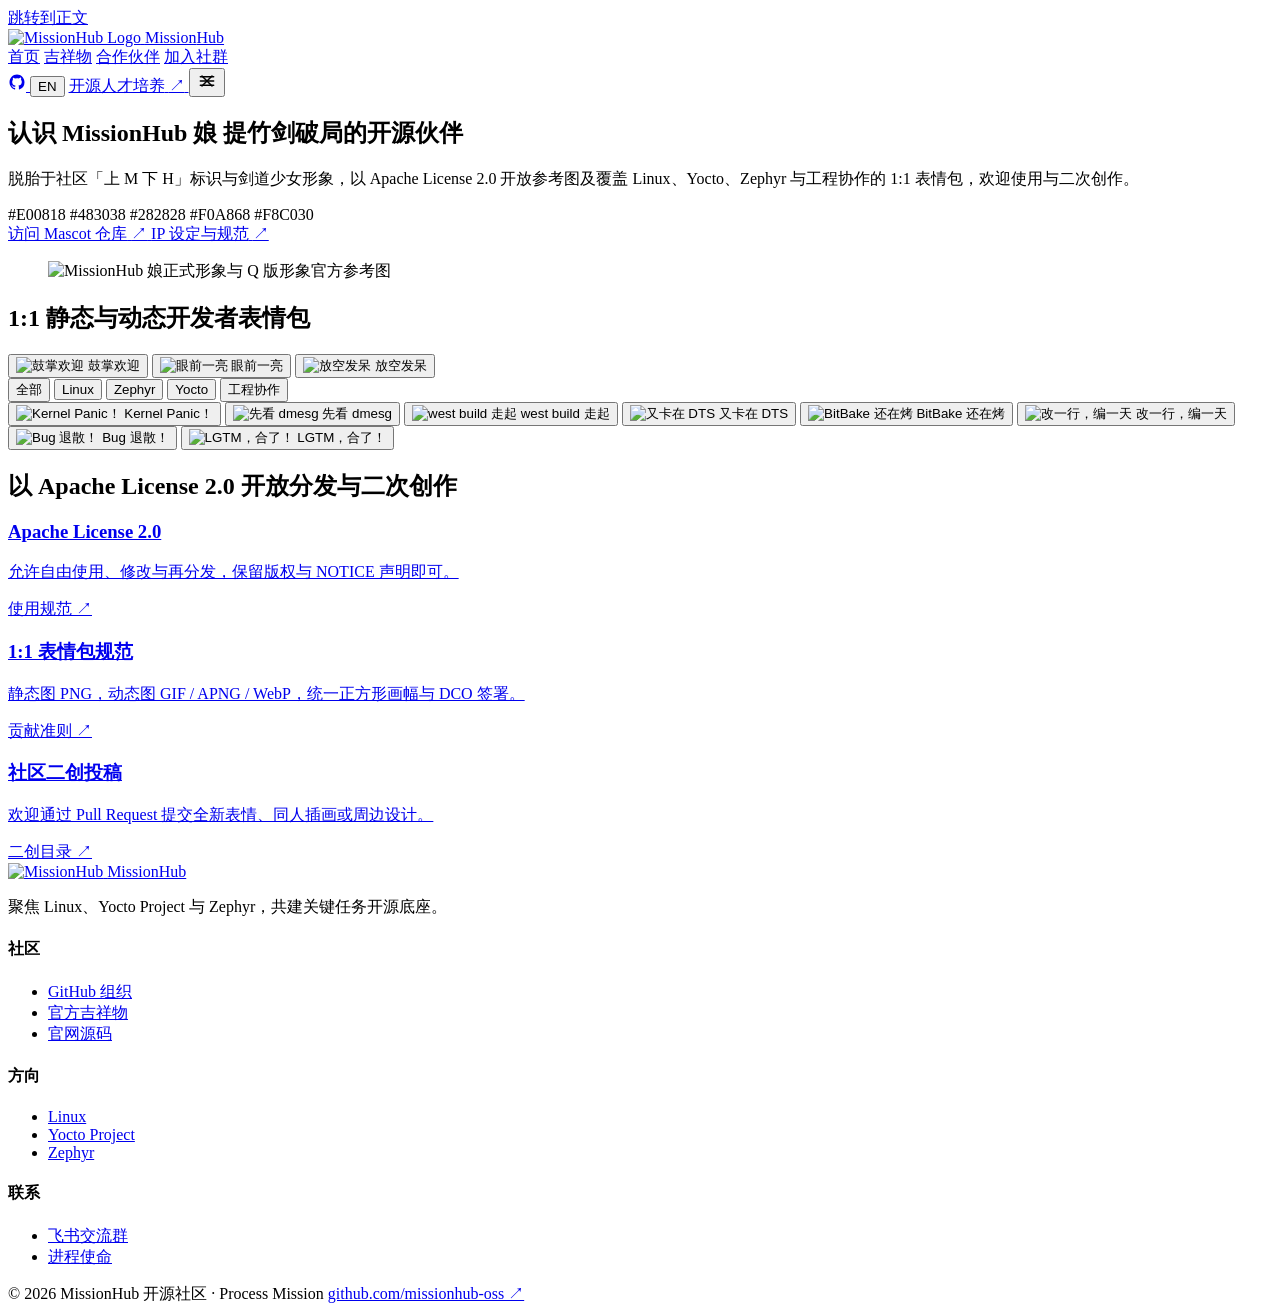
==== mascot/index.html @ 55589942 "pages: add MissionHub home page and dedicated mascot page Build the main portal page focused on Linu" ====
<!doctype html>
<html lang="zh-CN">
<head>
  <meta charset="utf-8">
  <meta name="viewport" content="width=device-width, initial-scale=1">
  <meta name="theme-color" content="#F6F6F4">
  <title>官方吉祥物 MissionHub 娘｜MissionHub 开源社区</title>
  <meta name="description" content="MissionHub 开源社区官方吉祥物 MissionHub 娘形象设定、官方参考图、1:1 静态与动态开发者表情包及 Apache License 2.0 开放二创规范。">
  <meta property="og:title" content="官方吉祥物 MissionHub 娘｜MissionHub 开源社区">
  <meta property="og:description" content="认识提竹剑破局的开源伙伴 MissionHub 娘，浏览官方参考图与 Linux / Yocto / Zephyr 主题 1:1 表情包。">
  <meta property="og:type" content="website">
  <meta property="og:image" content="../assets/mascot/missionhub-chan-reference.png">
  <link rel="icon" href="../assets/favicon.png" type="image/png">
  <link rel="stylesheet" href="../styles/tokens.css">
  <link rel="stylesheet" href="../styles/main.css">
</head>
<body id="top" data-page="mascot">
  <a class="skip-link" href="#main" data-i18n="skip">跳转到正文</a>

  <header class="site-header">
    <div class="shell header-inner">
      <a class="brand" href="../" aria-label="MissionHub 开源社区首页" data-i18n-aria-label="nav.homeAria">
        <img class="brand-logo" src="../assets/missionhub-logo-web.png" width="44" height="44" alt="MissionHub Logo">
        <span class="brand-name">Mission<span>Hub</span></span>
      </a>

      <nav class="main-nav" id="main-nav" aria-label="主导航" data-i18n-aria-label="nav.aria">
        <a href="../" data-i18n="nav.home">首页</a>
        <a href="./" aria-current="page" data-i18n="nav.mascot">吉祥物</a>
        <a href="../#partners" data-i18n="nav.partners">合作伙伴</a>
        <a href="../#join" data-i18n="nav.join">加入社群</a>
      </nav>

      <div class="header-actions">
        <a class="icon-btn" href="https://github.com/missionhub-oss" target="_blank" rel="noopener noreferrer" aria-label="MissionHub GitHub">
          <svg width="18" height="18" viewBox="0 0 24 24" fill="currentColor" aria-hidden="true">
            <path d="M12 2C6.48 2 2 6.58 2 12.26c0 4.54 2.87 8.39 6.84 9.75.5.09.68-.22.68-.49 0-.24-.01-.88-.01-1.72-2.78.62-3.37-1.37-3.37-1.37-.45-1.18-1.11-1.49-1.11-1.49-.91-.64.07-.63.07-.63 1 .07 1.53 1.06 1.53 1.06.89 1.57 2.34 1.12 2.91.85.09-.66.35-1.12.63-1.38-2.22-.26-4.56-1.14-4.56-5.08 0-1.12.39-2.04 1.03-2.76-.1-.26-.45-1.3.1-2.71 0 0 .84-.28 2.75 1.05A9.35 9.35 0 0 1 12 6.84c.85 0 1.71.12 2.51.35 1.91-1.33 2.75-1.05 2.75-1.05.55 1.41.2 2.45.1 2.71.64.72 1.03 1.64 1.03 2.76 0 3.95-2.34 4.82-4.57 5.07.36.32.68.94.68 1.9 0 1.37-.01 2.48-.01 2.82 0 .27.18.59.69.49A10.27 10.27 0 0 0 22 12.26C22 6.58 17.52 2 12 2Z"/>
          </svg>
        </a>
        <button type="button" class="lang-toggle" id="lang-toggle" aria-label="Switch to English">EN</button>
        <a class="header-cta" href="https://missionhub-oss.github.io/mfcp/" target="_blank" rel="noopener noreferrer">
          <span data-i18n="nav.mfcp">开源人才培养</span>
          <span class="header-cta-arrow" aria-hidden="true">↗</span>
        </a>
        <button type="button" class="menu-toggle" id="menu-toggle" aria-expanded="false" aria-controls="main-nav" aria-label="打开导航菜单">
          <svg width="20" height="20" viewBox="0 0 24 24" fill="none" stroke="currentColor" stroke-width="1.8" stroke-linecap="round" aria-hidden="true">
            <path class="i-open" d="M4 7h16M4 12h16M4 17h16"/>
            <path class="i-close" d="M6 6l12 12M18 6L6 18" hidden/>
          </svg>
        </button>
      </div>
    </div>
  </header>

  <main id="main">
    <!-- Mascot Hero -->
    <section class="mascot-hero" aria-labelledby="mascot-page-title">
      <div class="shell mascot-hero-grid">
        <div class="mascot-copy">
          <h1 id="mascot-page-title">
            <span data-i18n="mascot.pageTitle1">认识 MissionHub 娘</span>
            <span class="accent" data-i18n="mascot.pageTitle2">提竹剑破局的开源伙伴</span>
          </h1>
          <p class="mascot-lead" data-i18n="mascot.body">脱胎于社区「上 M 下 H」标识与剑道少女形象，以 Apache License 2.0 开放参考图及覆盖 Linux、Yocto、Zephyr 与工程协作的 1:1 表情包，欢迎使用与二次创作。</p>

          <div class="palette-row" aria-label="MissionHub 娘官方色板">
            <span class="swatch" style="--sw:#E00818"><i></i>#E00818</span>
            <span class="swatch" style="--sw:#483038"><i></i>#483038</span>
            <span class="swatch" style="--sw:#282828"><i></i>#282828</span>
            <span class="swatch" style="--sw:#F0A868"><i></i>#F0A868</span>
            <span class="swatch" style="--sw:#F8C030"><i></i>#F8C030</span>
          </div>

          <div class="btn-row">
            <a class="btn btn-primary" href="https://github.com/missionhub-oss/mascot" target="_blank" rel="noopener noreferrer">
              <span data-i18n="mascot.ctaRepo">访问 Mascot 仓库</span>
              <span class="btn-arrow" aria-hidden="true">↗</span>
            </a>
            <a class="btn btn-outline" href="https://github.com/missionhub-oss/mascot/blob/main/docs/ip-guide.md" target="_blank" rel="noopener noreferrer">
              <span data-i18n="mascot.ctaGuide">IP 设定与规范</span>
              <span class="btn-arrow" aria-hidden="true">↗</span>
            </a>
          </div>
        </div>

        <figure class="mascot-ref-card">
          <img src="../assets/mascot/missionhub-chan-reference.png" width="1122" height="1402" alt="MissionHub 娘正式形象与 Q 版形象官方参考图" data-i18n-alt="mascot.refAlt">
        </figure>
      </div>
    </section>

    <!-- Warm Stone Band — Animated & Static Sticker Gallery -->
    <section class="section band-stone" id="stickers" aria-labelledby="stickers-title">
      <div class="shell">
        <div class="section-head-simple">
          <h2 class="section-title highlight-title one-line" id="stickers-title"><span data-i18n="mascot.galleryTitle">1:1 静态与动态开发者表情包</span></h2>
        </div>

        <div class="sticker-anim-grid reveal">
          <button type="button" class="sticker-card sticker-anim-card" data-sticker-trigger data-sticker-file="animated/01-clapping.gif">
            <img src="../assets/mascot/01-clapping.gif" width="362" height="362" loading="lazy" alt="鼓掌欢迎">
            <span data-i18n="mascot.a1">鼓掌欢迎</span>
          </button>
          <button type="button" class="sticker-card sticker-anim-card" data-sticker-trigger data-sticker-file="animated/02-surprised.gif">
            <img src="../assets/mascot/02-surprised.gif" width="362" height="362" loading="lazy" alt="眼前一亮">
            <span data-i18n="mascot.a2">眼前一亮</span>
          </button>
          <button type="button" class="sticker-card sticker-anim-card" data-sticker-trigger data-sticker-file="animated/03-dazed.gif">
            <img src="../assets/mascot/03-dazed.gif" width="313" height="313" loading="lazy" alt="放空发呆">
            <span data-i18n="mascot.a3">放空发呆</span>
          </button>
        </div>

        <div class="gallery-toolbar">
          <div class="filter-bar" role="group" aria-label="表情包分类筛选" data-i18n-aria-label="mascot.filterAria">
            <button type="button" class="filter-btn is-active" data-sticker-filter="all" aria-pressed="true" data-i18n="mascot.filterAll">全部</button>
            <button type="button" class="filter-btn" data-sticker-filter="linux" aria-pressed="false">Linux</button>
            <button type="button" class="filter-btn" data-sticker-filter="zephyr" aria-pressed="false">Zephyr</button>
            <button type="button" class="filter-btn" data-sticker-filter="yocto" aria-pressed="false">Yocto</button>
            <button type="button" class="filter-btn" data-sticker-filter="dev" aria-pressed="false" data-i18n="mascot.filterDev">工程协作</button>
          </div>
        </div>

        <div class="sticker-static-grid reveal">
          <button type="button" class="sticker-card" data-sticker-cat="linux" data-sticker-trigger data-sticker-file="static/12-kernel-panic.png">
            <img src="../assets/mascot/12-kernel-panic.png" width="320" height="320" loading="lazy" alt="Kernel Panic！">
            <span data-i18n="mascot.s1">Kernel Panic！</span>
          </button>
          <button type="button" class="sticker-card" data-sticker-cat="linux" data-sticker-trigger data-sticker-file="static/13-read-dmesg.png">
            <img src="../assets/mascot/13-read-dmesg.png" width="320" height="320" loading="lazy" alt="先看 dmesg">
            <span data-i18n="mascot.s2">先看 dmesg</span>
          </button>
          <button type="button" class="sticker-card" data-sticker-cat="zephyr" data-sticker-trigger data-sticker-file="static/17-west-build.png">
            <img src="../assets/mascot/17-west-build.png" width="320" height="320" loading="lazy" alt="west build 走起">
            <span data-i18n="mascot.s3">west build 走起</span>
          </button>
          <button type="button" class="sticker-card" data-sticker-cat="zephyr" data-sticker-trigger data-sticker-file="static/15-dts-trouble.png">
            <img src="../assets/mascot/15-dts-trouble.png" width="320" height="320" loading="lazy" alt="又卡在 DTS">
            <span data-i18n="mascot.s4">又卡在 DTS</span>
          </button>
          <button type="button" class="sticker-card" data-sticker-cat="yocto" data-sticker-trigger data-sticker-file="static/18-bitbake-wait.png">
            <img src="../assets/mascot/18-bitbake-wait.png" width="320" height="320" loading="lazy" alt="BitBake 还在烤">
            <span data-i18n="mascot.s5">BitBake 还在烤</span>
          </button>
          <button type="button" class="sticker-card" data-sticker-cat="yocto" data-sticker-trigger data-sticker-file="static/20-one-line-rebuild.png">
            <img src="../assets/mascot/20-one-line-rebuild.png" width="320" height="320" loading="lazy" alt="改一行，编一天">
            <span data-i18n="mascot.s6">改一行，编一天</span>
          </button>
          <button type="button" class="sticker-card" data-sticker-cat="dev" data-sticker-trigger data-sticker-file="static/08-bug-away.png">
            <img src="../assets/mascot/08-bug-away.png" width="320" height="320" loading="lazy" alt="Bug 退散！">
            <span data-i18n="mascot.s7">Bug 退散！</span>
          </button>
          <button type="button" class="sticker-card" data-sticker-cat="dev" data-sticker-trigger data-sticker-file="static/09-lgtm-merge.png">
            <img src="../assets/mascot/09-lgtm-merge.png" width="320" height="320" loading="lazy" alt="LGTM，合了！">
            <span data-i18n="mascot.s8">LGTM，合了！</span>
          </button>
        </div>
      </div>
    </section>

    <!-- Dark Obsidian Band — Open Creation & Apache-2.0 Guidelines -->
    <section class="section band-dark" id="guidelines" aria-labelledby="guidelines-title">
      <div class="shell">
        <div class="section-head-simple">
          <h2 class="section-title highlight-title one-line" id="guidelines-title"><span data-i18n="mascot.guideTitle">以 Apache License 2.0 开放分发与二次创作</span></h2>
        </div>

        <div class="guide-grid reveal">
          <a class="guide-card" href="https://github.com/missionhub-oss/mascot/blob/main/docs/usage-guidelines.md" target="_blank" rel="noopener noreferrer">
            <h3 data-i18n="mascot.g1t">Apache License 2.0</h3>
            <p data-i18n="mascot.g1d">允许自由使用、修改与再分发，保留版权与 NOTICE 声明即可。</p>
            <span class="guide-link" data-i18n="mascot.g1a">使用规范 ↗</span>
          </a>
          <a class="guide-card" href="https://github.com/missionhub-oss/mascot/blob/main/CONTRIBUTING.md" target="_blank" rel="noopener noreferrer">
            <h3 data-i18n="mascot.g2t">1:1 表情包规范</h3>
            <p data-i18n="mascot.g2d">静态图 PNG，动态图 GIF / APNG / WebP，统一正方形画幅与 DCO 签署。</p>
            <span class="guide-link" data-i18n="mascot.g2a">贡献准则 ↗</span>
          </a>
          <a class="guide-card" href="https://github.com/missionhub-oss/mascot/tree/main/characters/missionhub-chan/community" target="_blank" rel="noopener noreferrer">
            <h3 data-i18n="mascot.g3t">社区二创投稿</h3>
            <p data-i18n="mascot.g3d">欢迎通过 Pull Request 提交全新表情、同人插画或周边设计。</p>
            <span class="guide-link" data-i18n="mascot.g3a">二创目录 ↗</span>
          </a>
        </div>
      </div>
    </section>
  </main>

  <footer class="site-footer">
    <div class="shell">
      <div class="footer-top">
        <div>
          <a class="footer-brand" href="../" aria-label="MissionHub 开源社区首页" data-i18n-aria-label="nav.homeAria">
            <img src="../assets/missionhub-logo-web.png" width="52" height="52" alt="MissionHub">
            <span class="footer-brand-name">MissionHub</span>
          </a>
          <p class="footer-tagline" data-i18n="footer.tagline">聚焦 Linux、Yocto Project 与 Zephyr，共建关键任务开源底座。</p>
        </div>

        <div class="footer-cols">
          <div class="footer-col">
            <h4 data-i18n="footer.col1">社区</h4>
            <ul>
              <li><a href="https://github.com/missionhub-oss" target="_blank" rel="noopener noreferrer" data-i18n="footer.org">GitHub 组织</a></li>
              <li><a href="./" data-i18n="footer.mascot">官方吉祥物</a></li>
              <li><a href="https://github.com/missionhub-oss/website" target="_blank" rel="noopener noreferrer" data-i18n="footer.website">官网源码</a></li>
            </ul>
          </div>
          <div class="footer-col">
            <h4 data-i18n="footer.col2">方向</h4>
            <ul>
              <li><a href="https://www.kernel.org/" target="_blank" rel="noopener noreferrer">Linux</a></li>
              <li><a href="https://www.yoctoproject.org/" target="_blank" rel="noopener noreferrer">Yocto Project</a></li>
              <li><a href="https://zephyrproject.org/" target="_blank" rel="noopener noreferrer">Zephyr</a></li>
            </ul>
          </div>
          <div class="footer-col">
            <h4 data-i18n="footer.col3">联系</h4>
            <ul>
              <li><a href="https://applink.feishu.cn/client/chat/chatter/add_by_link?link_token=527me045-a711-4288-adf2-c3d677f04e4f" target="_blank" rel="noopener noreferrer" data-i18n="footer.feishu">飞书交流群</a></li>
              <li><a href="https://dsthright.github.io/ProcessMission.webdemo.github.io/" target="_blank" rel="noopener noreferrer" data-i18n="footer.pm">进程使命</a></li>
            </ul>
          </div>
        </div>
      </div>

      <div class="footer-bottom">
        <span data-i18n="footer.copy">© 2026 MissionHub 开源社区 · Process Mission</span>
        <a href="https://github.com/missionhub-oss" target="_blank" rel="noopener noreferrer">github.com/missionhub-oss ↗</a>
      </div>
    </div>
  </footer>

  <!-- Mascot Sticker Zoom Dialog -->
  <dialog class="lightbox-dialog" id="sticker-lightbox" aria-labelledby="lightbox-title">
    <div class="lightbox-head">
      <strong id="lightbox-title">MissionHub-chan</strong>
      <button type="button" class="lightbox-close" id="lightbox-close" aria-label="Close">×</button>
    </div>
    <div class="lightbox-body">
      <img id="lightbox-img" alt="">
      <p id="lightbox-caption"></p>
    </div>
  </dialog>

  <script type="module" src="../scripts/main.mjs"></script>
</body>
</html>
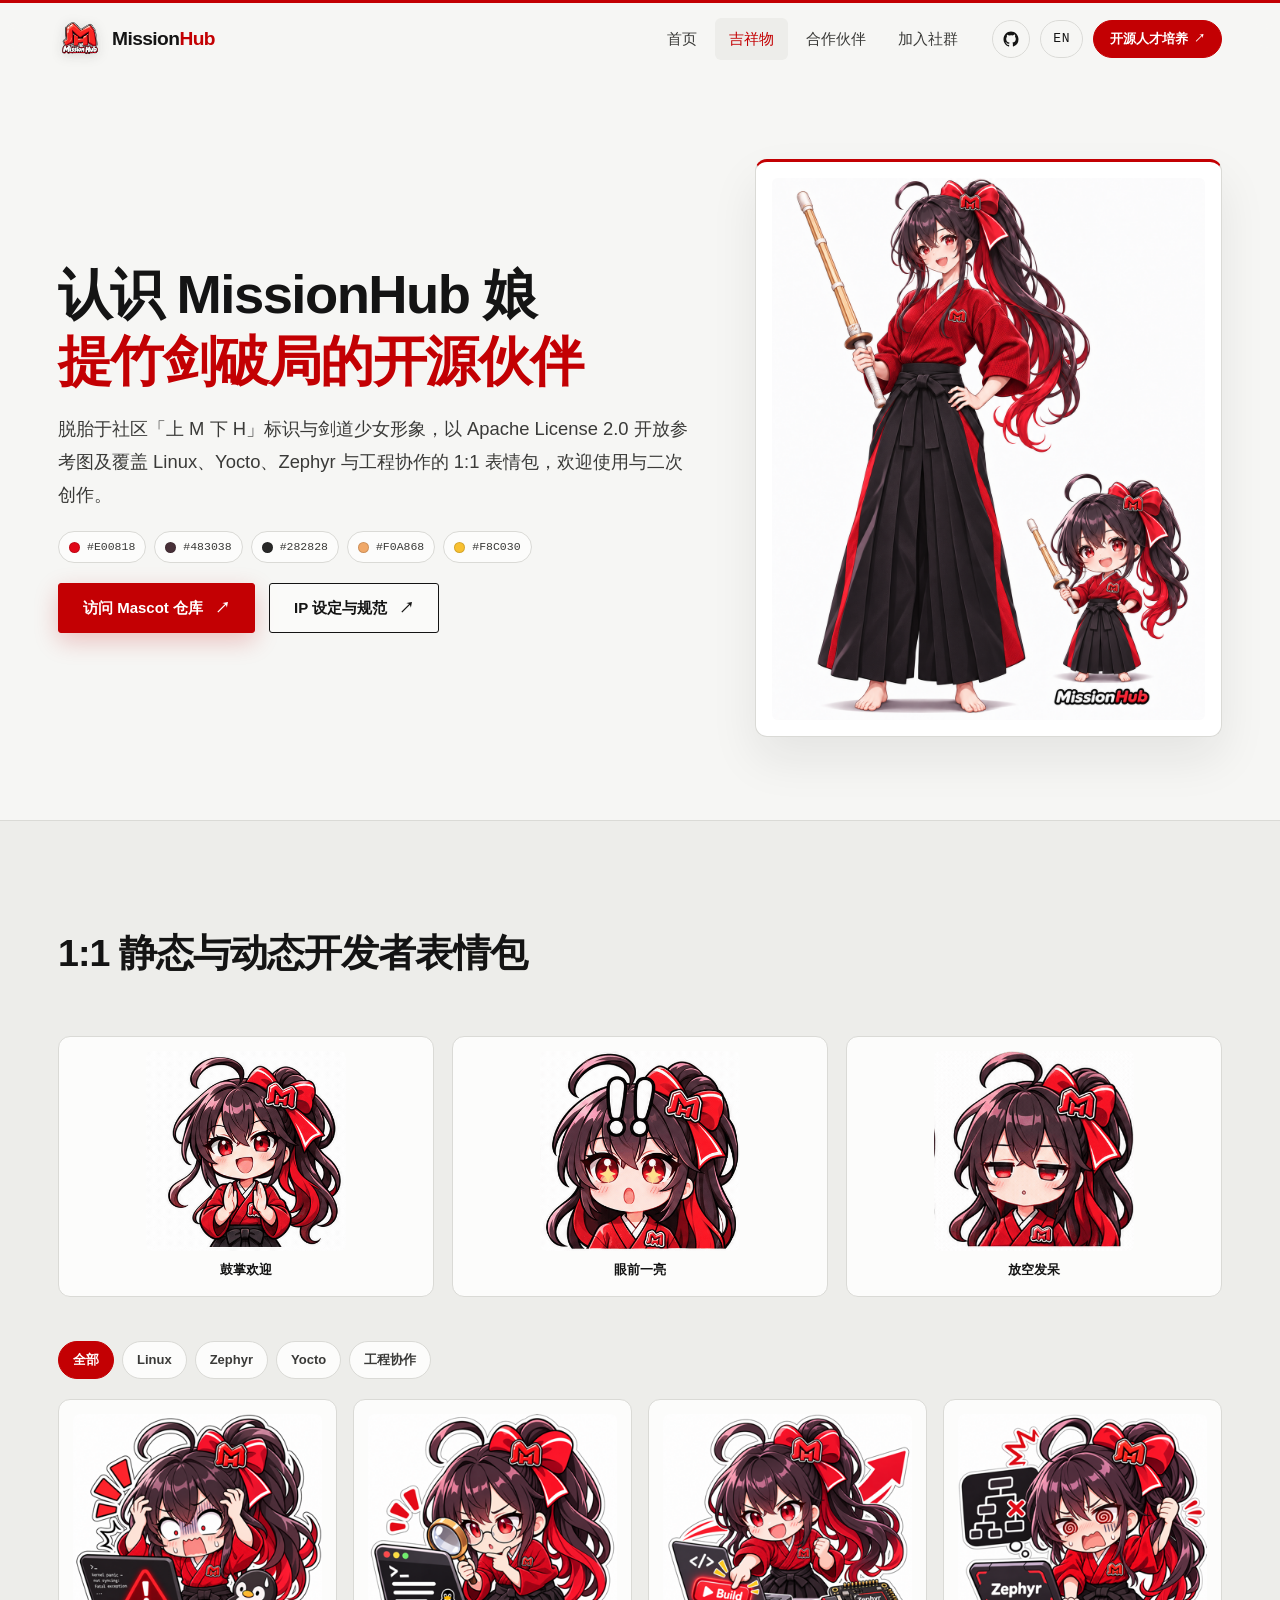
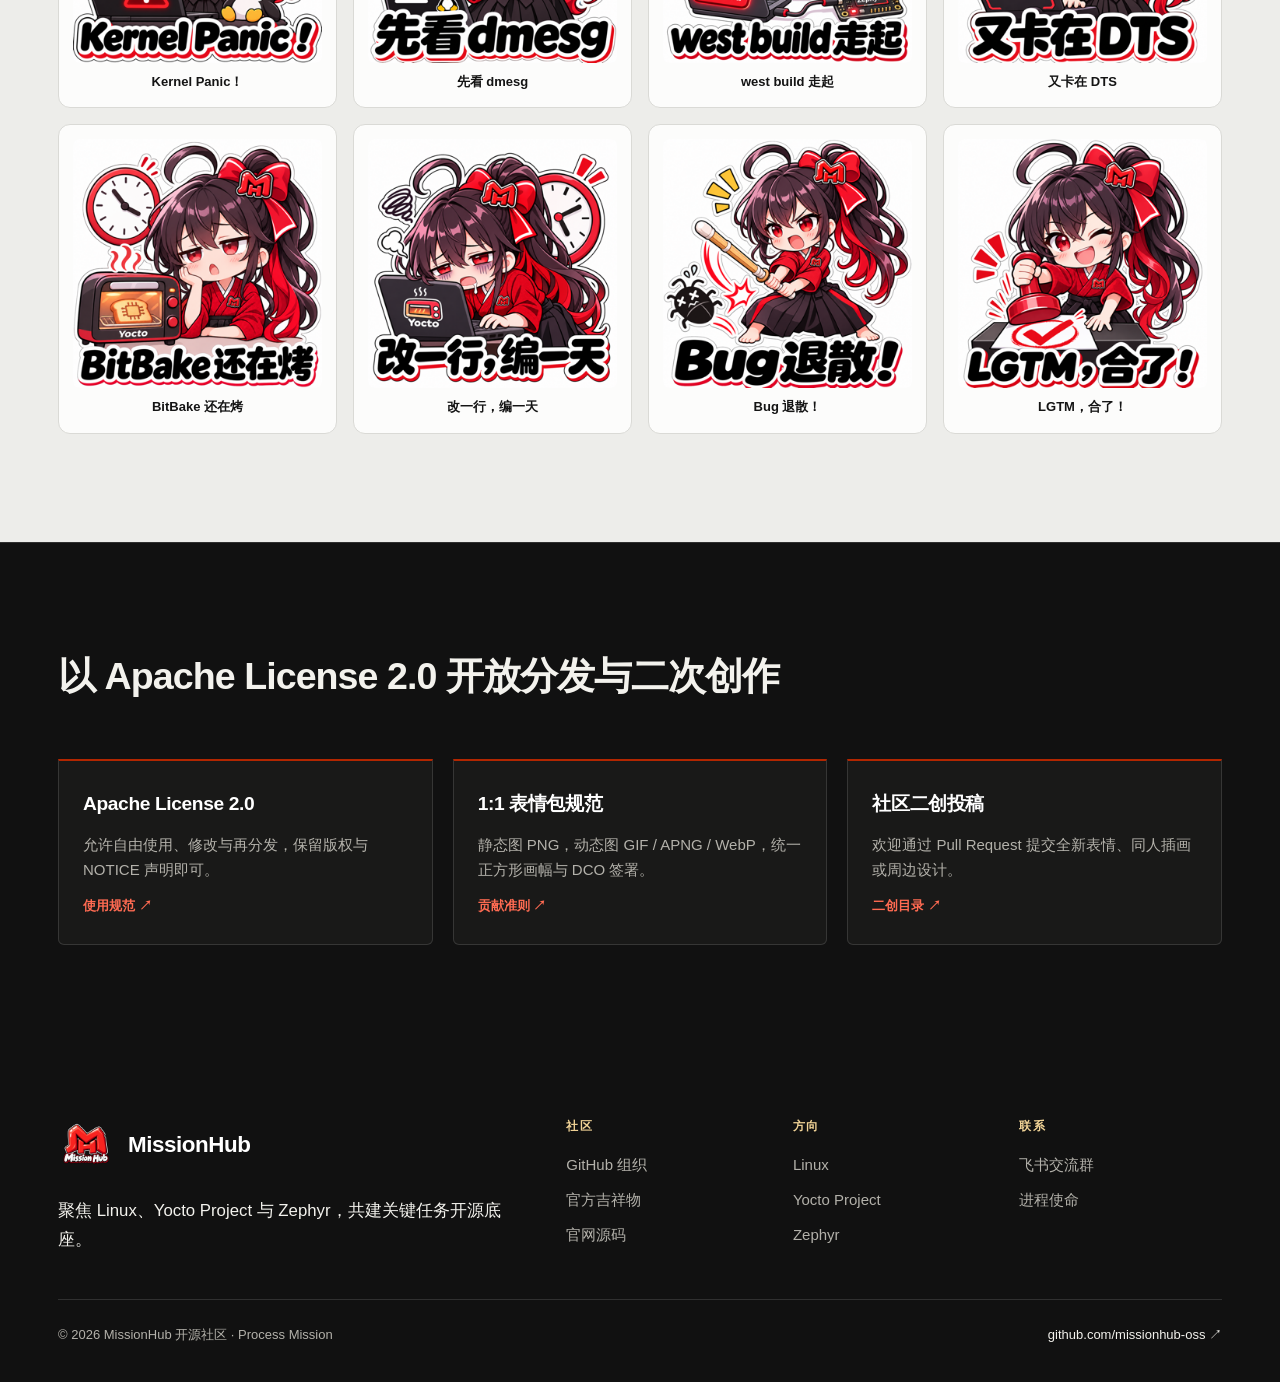
==== commit 37aaaa96: "assets: update and crop MissionHub Feishu group QR code Replace the community QR code with the cropp" ====
--- a/mascot/index.html
+++ b/mascot/index.html
@@ -217,7 +217,7 @@
           <div class="footer-col">
             <h4 data-i18n="footer.col3">联系</h4>
             <ul>
-              <li><a href="https://applink.feishu.cn/client/chat/chatter/add_by_link?link_token=527me045-a711-4288-adf2-c3d677f04e4f" target="_blank" rel="noopener noreferrer" data-i18n="footer.feishu">飞书交流群</a></li>
+              <li><a href="https://applink.feishu.cn/client/chat/chatter/add_by_link?link_token=d5cqd95c-407b-4c87-8bb0-fd7293fa0193" target="_blank" rel="noopener noreferrer" data-i18n="footer.feishu">飞书交流群</a></li>
               <li><a href="https://dsthright.github.io/ProcessMission.webdemo.github.io/" target="_blank" rel="noopener noreferrer" data-i18n="footer.pm">进程使命</a></li>
             </ul>
           </div>
--- a/styles/tokens.css
+++ b/styles/tokens.css
@@ -0,0 +1,74 @@
+/* SPDX-FileCopyrightText: Copyright (c) 2026 MissionHub Open Source Community */
+/* SPDX-License-Identifier: MIT */
+
+:root {
+  color-scheme: light;
+
+  /* Editorial light surfaces (Process Mission heritage) */
+  --c-bg: #F6F6F4;
+  --c-surface: #EDEDEA;
+  --c-panel: #FCFCFB;
+  --c-paper: #EEECE1;
+  --c-ink: #141414;
+  --c-ink-2: #3A3A38;
+  --c-muted: #5F5F5C;
+  --c-line: #DADAD6;
+
+  /* Forge obsidian surfaces (MFCP heritage) */
+  --c-dark: #111111;
+  --c-dark-2: #191918;
+  --c-dark-panel: #1C1B19;
+  --c-dark-ink: #F3F2ED;
+  --c-dark-muted: #B3B1AA;
+  --c-dark-line: rgba(255, 255, 255, 0.13);
+
+  /* Brand signal crimson + forge ember + guild brass */
+  --c-red: #C30003;
+  --c-red-deep: #B22600;
+  --c-ember: #E84C22;
+  --c-ember-soft: #FF6B52;
+  --c-brass: #D5A657;
+  --c-brass-soft: #F1D396;
+
+  /* Typography */
+  --f-display: "SF Pro Display", "Helvetica Neue", "PingFang SC", "HarmonyOS Sans SC", "MiSans", "Hiragino Sans GB", "Microsoft YaHei UI", "Microsoft YaHei", "Noto Sans SC", "Segoe UI", sans-serif;
+  --f-sans: -apple-system, BlinkMacSystemFont, "PingFang SC", "Hiragino Sans GB", "Microsoft YaHei", "Noto Sans SC", "Segoe UI", sans-serif;
+  --f-mono: ui-monospace, "SFMono-Regular", Menlo, Consolas, monospace;
+
+  /* Type scale */
+  --t-xs: 0.8125rem;
+  --t-sm: 0.9375rem;
+  --t-base: 1.03125rem;
+  --t-lg: 1.15rem;
+  --t-xl: clamp(1.3rem, 1.05rem + 0.8vw, 1.65rem);
+  --t-2xl: clamp(1.6rem, 1rem + 1.85vw, 2.625rem);
+  --t-hero: clamp(1.68rem, 0.95rem + 2.4vw, 3.35rem);
+
+  /* Spacing scale */
+  --s-1: 4px;
+  --s-2: 8px;
+  --s-3: 12px;
+  --s-4: 16px;
+  --s-5: 24px;
+  --s-6: 32px;
+  --s-7: 48px;
+  --s-8: 64px;
+  --s-9: 92px;
+  --s-10: 120px;
+
+  /* Layout */
+  --page-max: 1260px;
+  --gutter: clamp(18px, 2.4vw, 32px);
+  --page-pad: clamp(20px, 4.5vw, 48px);
+  --header-h: 72px;
+  --radius-sm: 3px;
+  --radius: 6px;
+  --radius-lg: 12px;
+
+  /* Motion */
+  --dur-fast: 180ms;
+  --dur-mid: 280ms;
+  --dur-reveal: 460ms;
+  --ease-out: cubic-bezier(0.2, 0.7, 0.2, 1);
+  --ease-sweep: cubic-bezier(0.22, 1, 0.36, 1);
+}
--- a/styles/main.css
+++ b/styles/main.css
@@ -0,0 +1,1194 @@
+/* SPDX-FileCopyrightText: Copyright (c) 2026 MissionHub Open Source Community */
+/* SPDX-License-Identifier: MIT */
+
+*, *::before, *::after { box-sizing: border-box; }
+html {
+  scroll-behavior: smooth;
+  scroll-padding-top: calc(var(--header-h) + 20px);
+  -webkit-text-size-adjust: 100%;
+}
+body {
+  margin: 0;
+  background: var(--c-bg);
+  color: var(--c-ink);
+  font-family: var(--f-sans);
+  font-size: var(--t-base);
+  line-height: 1.72;
+  -webkit-font-smoothing: antialiased;
+  text-rendering: optimizeLegibility;
+  overflow-x: clip;
+}
+img, svg { max-width: 100%; vertical-align: middle; }
+a { color: inherit; text-decoration: none; }
+button, input { font: inherit; color: inherit; }
+button { cursor: pointer; }
+h1, h2, h3, h4 {
+  font-family: var(--f-display);
+  font-weight: 600;
+  margin: 0;
+  letter-spacing: -0.02em;
+}
+p { margin: 0; }
+::selection { background: var(--c-red); color: #fff; }
+:focus-visible { outline: 2px solid var(--c-ember); outline-offset: 4px; border-radius: 2px; }
+[hidden] { display: none !important; }
+
+.sr-only {
+  position: absolute;
+  width: 1px;
+  height: 1px;
+  overflow: hidden;
+  clip: rect(0 0 0 0);
+  white-space: nowrap;
+  border: 0;
+}
+.skip-link {
+  position: fixed;
+  top: 10px;
+  left: 16px;
+  z-index: 120;
+  padding: 10px 18px;
+  background: var(--c-ink);
+  color: var(--c-dark-ink);
+  border-radius: var(--radius-sm);
+  transform: translateY(-200%);
+}
+.skip-link:focus { transform: none; }
+
+.shell {
+  width: 100%;
+  max-width: var(--page-max);
+  margin-inline: auto;
+  padding-inline: var(--page-pad);
+}
+
+/* ---------- Header (3px crimson bar + warm frosted glass) ---------- */
+.site-header {
+  position: sticky;
+  top: 0;
+  z-index: 60;
+  background: rgba(246, 246, 244, 0.88);
+  backdrop-filter: saturate(140%) blur(14px);
+  -webkit-backdrop-filter: saturate(140%) blur(14px);
+  border-top: 3px solid var(--c-red);
+  border-bottom: 1px solid transparent;
+  transition: border-color var(--dur-mid) var(--ease-out), background-color var(--dur-mid) var(--ease-out);
+}
+.site-header.is-scrolled {
+  border-bottom-color: var(--c-line);
+  background: rgba(246, 246, 244, 0.96);
+}
+.header-inner {
+  height: var(--header-h);
+  display: flex;
+  align-items: center;
+  gap: 20px;
+}
+.brand {
+  display: inline-flex;
+  align-items: center;
+  gap: 10px;
+  flex: none;
+  white-space: nowrap;
+}
+.brand-logo {
+  width: 44px;
+  height: 44px;
+  object-fit: contain;
+  display: block;
+  filter: drop-shadow(0 2px 6px rgba(20, 20, 20, 0.14));
+  transition: transform var(--dur-fast) var(--ease-out);
+}
+.brand:hover .brand-logo { transform: translateY(-1px) scale(1.03); }
+.brand-name {
+  font-family: var(--f-display);
+  font-size: 1.2rem;
+  font-weight: 700;
+  letter-spacing: -0.03em;
+  color: var(--c-ink);
+}
+.brand-name span { color: var(--c-red); }
+
+.main-nav {
+  margin-left: auto;
+  display: flex;
+  align-items: center;
+  gap: 4px;
+}
+.main-nav a {
+  padding: 8px 14px;
+  font-size: var(--t-sm);
+  font-weight: 500;
+  color: var(--c-ink-2);
+  border-radius: var(--radius);
+  transition: color var(--dur-fast) var(--ease-out), background-color var(--dur-fast) var(--ease-out);
+  white-space: nowrap;
+}
+.main-nav a:hover,
+.main-nav a[aria-current="true"],
+.main-nav a[aria-current="page"] {
+  color: var(--c-ink);
+  background: var(--c-surface);
+}
+.main-nav a[aria-current="true"],
+.main-nav a[aria-current="page"] { color: var(--c-red); }
+
+.header-actions {
+  display: flex;
+  align-items: center;
+  gap: 10px;
+  flex: none;
+}
+
+.lang-toggle,
+.icon-btn,
+.menu-toggle {
+  display: inline-flex;
+  align-items: center;
+  justify-content: center;
+  min-width: 38px;
+  height: 38px;
+  padding: 0 12px;
+  background: transparent;
+  border: 1px solid var(--c-line);
+  border-radius: 999px;
+  font-family: var(--f-mono);
+  font-size: var(--t-xs);
+  letter-spacing: 0.04em;
+  color: var(--c-ink);
+  transition: border-color var(--dur-fast) var(--ease-out), background-color var(--dur-fast) var(--ease-out), color var(--dur-fast) var(--ease-out);
+}
+.icon-btn { padding: 0; width: 38px; }
+.lang-toggle:hover,
+.icon-btn:hover,
+.menu-toggle:hover {
+  border-color: var(--c-ink);
+  background: var(--c-panel);
+}
+.header-cta {
+  display: inline-flex;
+  align-items: center;
+  justify-content: center;
+  gap: 6px;
+  height: 38px;
+  padding: 0 16px;
+  background: var(--c-red);
+  border: 1px solid var(--c-red);
+  border-radius: 999px;
+  font-size: var(--t-xs);
+  font-weight: 600;
+  color: #fff;
+  white-space: nowrap;
+  transition: background-color var(--dur-fast) var(--ease-out), border-color var(--dur-fast) var(--ease-out), transform var(--dur-fast) var(--ease-out), box-shadow var(--dur-fast) var(--ease-out);
+}
+.header-cta:hover {
+  background: var(--c-ember);
+  border-color: var(--c-ember);
+  transform: translateY(-1px);
+  box-shadow: 0 6px 16px rgba(195, 0, 3, 0.22);
+}
+.header-cta-arrow {
+  font-size: 0.85em;
+  line-height: 1;
+  transition: transform var(--dur-fast) var(--ease-out);
+}
+.header-cta:hover .header-cta-arrow { transform: translate(1.5px, -1.5px); }
+.menu-toggle { display: none; }
+
+/* ---------- Buttons & Links ---------- */
+.btn-row {
+  display: flex;
+  flex-wrap: wrap;
+  align-items: center;
+  gap: 14px;
+}
+.btn {
+  display: inline-flex;
+  align-items: center;
+  justify-content: center;
+  gap: 12px;
+  min-height: 50px;
+  padding: 0 24px;
+  font-size: var(--t-sm);
+  font-weight: 600;
+  border-radius: var(--radius-sm);
+  border: 1px solid transparent;
+  transition: background-color var(--dur-fast) var(--ease-out), border-color var(--dur-fast) var(--ease-out), color var(--dur-fast) var(--ease-out), transform var(--dur-fast) var(--ease-out), box-shadow var(--dur-fast) var(--ease-out);
+  white-space: nowrap;
+}
+.btn:hover { transform: translateY(-2px); }
+.btn-arrow { transition: transform var(--dur-fast) var(--ease-out); }
+.btn:hover .btn-arrow { transform: translate(2px, -2px); }
+.btn-primary {
+  background: var(--c-red);
+  border-color: var(--c-red);
+  color: #fff;
+  box-shadow: 0 8px 24px rgba(195, 0, 3, 0.22);
+}
+.btn-primary:hover {
+  background: var(--c-ember);
+  border-color: var(--c-ember);
+  box-shadow: 0 12px 28px rgba(232, 76, 34, 0.28);
+}
+.btn-ink {
+  background: var(--c-ink);
+  border-color: var(--c-ink);
+  color: var(--c-dark-ink);
+}
+.btn-ink:hover {
+  background: var(--c-red);
+  border-color: var(--c-red);
+  color: #fff;
+}
+.btn-outline {
+  background: rgba(252, 252, 251, 0.72);
+  border-color: var(--c-ink);
+  color: var(--c-ink);
+}
+.btn-outline:hover {
+  background: var(--c-ink);
+  color: var(--c-dark-ink);
+}
+
+.text-link {
+  display: inline-flex;
+  align-items: center;
+  gap: 8px;
+  font-size: var(--t-sm);
+  font-weight: 600;
+  padding-bottom: 3px;
+  border-bottom: 1px solid currentColor;
+  transition: color var(--dur-fast) var(--ease-out), border-color var(--dur-fast) var(--ease-out);
+}
+.text-link:hover { color: var(--c-red); border-color: var(--c-red); }
+.band-dark .text-link:hover { color: var(--c-ember); border-color: var(--c-ember); }
+
+/* ---------- Full-Viewport Hero ---------- */
+.hero {
+  position: relative;
+  overflow: clip;
+  background: var(--c-bg);
+  min-height: clamp(680px, calc(100svh - var(--header-h)), 980px);
+  display: flex;
+  flex-direction: column;
+  justify-content: space-between;
+}
+.hero-field {
+  position: absolute;
+  inset: 0;
+  width: 100%;
+  height: 100%;
+  z-index: 0;
+  pointer-events: none;
+  display: block;
+}
+.hero-grid {
+  position: relative;
+  z-index: 1;
+  flex: 1;
+  display: grid;
+  grid-template-columns: minmax(0, 1.32fr) minmax(0, 0.84fr);
+  gap: clamp(32px, 5vw, 64px);
+  align-items: center;
+  align-content: center;
+  padding-block: clamp(48px, 6vw, 88px);
+}
+.hero-copy { min-width: 0; }
+.hero h1 {
+  font-size: clamp(1.75rem, 1rem + 2.5vw, 3.6rem);
+  line-height: 1.18;
+  font-weight: 700;
+  letter-spacing: -0.028em;
+  color: var(--c-ink);
+  margin-bottom: 26px;
+  text-wrap: balance;
+}
+.hero h1 > span { display: block; }
+html[lang="zh-CN"] .hero h1 > span { white-space: nowrap; }
+html[lang="en"] .hero h1 {
+  font-size: clamp(1.8rem, 0.95rem + 2.4vw, 3.25rem);
+  line-height: 1.12;
+  letter-spacing: -0.032em;
+}
+.hero h1 .accent {
+  color: var(--c-red);
+  margin-top: 8px;
+}
+.hero-lead {
+  font-size: clamp(1.06rem, 0.95rem + 0.35vw, 1.22rem);
+  line-height: 1.78;
+  color: var(--c-ink-2);
+  max-width: 34em;
+  margin-bottom: 38px;
+  text-wrap: pretty;
+}
+
+/* Kinetic Orbital Emblem Stage */
+.hub-stage {
+  position: relative;
+  height: clamp(380px, 38vw, 520px);
+  display: grid;
+  place-items: center;
+  isolation: isolate;
+  transform: perspective(1000px) rotateX(var(--tilt-x, 0deg)) rotateY(var(--tilt-y, 0deg));
+  transition: transform 420ms var(--ease-out);
+  will-change: transform;
+}
+.hub-stage::before {
+  content: "";
+  position: absolute;
+  width: 80%;
+  aspect-ratio: 1;
+  border-radius: 50%;
+  background: radial-gradient(circle at 48% 46%, rgba(195, 0, 3, 0.16), rgba(232, 76, 34, 0.06) 48%, transparent 72%);
+  animation: hub-glow 6s ease-in-out infinite;
+  z-index: -1;
+}
+.hub-dial {
+  position: absolute;
+  inset: 0;
+  width: 100%;
+  height: 100%;
+  pointer-events: none;
+}
+.hub-ring-outer {
+  fill: none;
+  stroke: rgba(20, 20, 20, 0.22);
+  stroke-width: 1;
+  stroke-dasharray: 3 6;
+}
+.hub-ring-orbit {
+  fill: none;
+  stroke: rgba(195, 0, 3, 0.42);
+  stroke-width: 1.25;
+  stroke-dasharray: 82 28 18 220;
+  transform-origin: 240px 240px;
+  animation: orbit-spin 26s linear infinite;
+}
+.hub-ring-inner {
+  fill: none;
+  stroke: rgba(20, 20, 20, 0.12);
+  stroke-width: 1;
+  transform-origin: 240px 240px;
+  animation: orbit-spin 20s linear infinite reverse;
+}
+.hub-axis {
+  stroke: rgba(20, 20, 20, 0.12);
+  stroke-width: 0.8;
+  stroke-dasharray: 2 5;
+}
+.hub-tick {
+  stroke: var(--c-red);
+  stroke-width: 1.5;
+}
+.hub-orbit-dot {
+  fill: var(--c-red);
+  filter: drop-shadow(0 0 6px rgba(232, 76, 34, 0.65));
+}
+.hub-logo-wrap {
+  position: relative;
+  z-index: 2;
+  width: min(315px, 68%);
+  animation: logo-float 6.8s ease-in-out infinite;
+}
+.hub-logo-wrap img {
+  display: block;
+  width: 100%;
+  height: auto;
+  filter: drop-shadow(0 20px 32px rgba(20, 20, 20, 0.22));
+}
+.hub-stage.motion-paused,
+.hub-stage.motion-paused::before,
+.hub-stage.motion-paused * { animation-play-state: paused !important; }
+
+@keyframes orbit-spin { from { transform: rotate(0deg); } to { transform: rotate(360deg); } }
+@keyframes logo-float {
+  0%, 100% { transform: translate3d(0, 4px, 0); }
+  50% { transform: translate3d(0, -8px, 0); }
+}
+@keyframes hub-glow {
+  0%, 100% { opacity: 0.72; transform: scale(0.95); }
+  50% { opacity: 1; transform: scale(1.04); }
+}
+
+/* Telemetry footer bar */
+.hero-foot { position: relative; z-index: 1; }
+.hero-foot-inner {
+  display: flex;
+  align-items: center;
+  justify-content: space-between;
+  gap: 20px;
+  min-height: 48px;
+  border-top: 1px solid var(--c-ink);
+  font-family: var(--f-mono);
+  font-size: 0.74rem;
+  letter-spacing: 0.12em;
+  color: var(--c-muted);
+  white-space: nowrap;
+}
+.hero-foot-inner i {
+  display: inline-block;
+  width: 6px;
+  height: 6px;
+  margin-right: 9px;
+  background: var(--c-red);
+  vertical-align: 1px;
+}
+
+/* ---------- Section Scaffolding & Highlight Sweep ---------- */
+.section {
+  padding-block: clamp(68px, 8.5vw, 114px);
+  border-top: 1px solid var(--c-line);
+}
+.band-dark {
+  background: var(--c-dark);
+  color: var(--c-dark-ink);
+  border-top-color: var(--c-dark-line);
+}
+.band-stone {
+  background: var(--c-surface);
+  color: var(--c-ink);
+}
+.band-paper {
+  background: var(--c-paper);
+  color: var(--c-ink);
+}
+
+.section-head-simple {
+  margin-bottom: clamp(40px, 5vw, 56px);
+}
+.section-title {
+  font-size: var(--t-2xl);
+  line-height: 1.22;
+  letter-spacing: -0.025em;
+  font-weight: 650;
+  text-wrap: balance;
+}
+@media (min-width: 961px) {
+  html[lang="zh-CN"] .section-title.one-line {
+    white-space: nowrap;
+    font-size: clamp(1.65rem, 0.95rem + 1.75vw, 2.75rem);
+  }
+}
+
+.highlight-title > span {
+  position: relative;
+  display: inline-block;
+  isolation: isolate;
+  padding: 0.04em 0.14em 0.08em;
+  margin-inline: -0.14em;
+  transition: color 360ms var(--ease-sweep);
+}
+.highlight-title > span::before {
+  content: "";
+  position: absolute;
+  inset: 0;
+  z-index: -1;
+  background: var(--c-red);
+  transform: scaleX(0);
+  transform-origin: left center;
+  transition: transform 420ms var(--ease-sweep);
+}
+.section:hover .highlight-title > span,
+.section:focus-within .highlight-title > span {
+  color: #fff;
+}
+.section:hover .highlight-title > span::before,
+.section:focus-within .highlight-title > span::before {
+  transform: scaleX(1);
+}
+.band-dark .highlight-title > span::before { background: var(--c-red-deep); }
+
+/* ---------- Dedicated Mascot Page (/mascot/) ---------- */
+.mascot-hero {
+  background: var(--c-bg);
+  padding-block: clamp(48px, 6.5vw, 88px);
+}
+.mascot-hero-grid {
+  display: grid;
+  grid-template-columns: minmax(0, 1.15fr) minmax(0, 0.85fr);
+  gap: clamp(32px, 5vw, 64px);
+  align-items: center;
+}
+.mascot-hero h1 {
+  font-size: clamp(2rem, 1.2rem + 2.8vw, 3.4rem);
+  line-height: 1.16;
+  font-weight: 700;
+  letter-spacing: -0.028em;
+  color: var(--c-ink);
+}
+.mascot-hero h1 .accent {
+  display: block;
+  color: var(--c-red);
+  margin-top: 4px;
+}
+.mascot-lead {
+  font-size: var(--t-lg);
+  line-height: 1.74;
+  color: var(--c-ink);
+}
+.mascot-copy {
+  display: grid;
+  gap: 20px;
+}
+.mascot-copy p {
+  color: var(--c-ink-2);
+  line-height: 1.78;
+}
+.mascot-ref-card {
+  margin: 0;
+  padding: 16px;
+  background: #fff;
+  border: 1px solid var(--c-line);
+  border-top: 3px solid var(--c-red);
+  border-radius: var(--radius-lg);
+  box-shadow: 0 22px 48px rgba(20, 20, 20, 0.08);
+}
+.mascot-ref-card img {
+  display: block;
+  width: 100%;
+  height: auto;
+  border-radius: var(--radius);
+}
+.palette-row {
+  display: flex;
+  flex-wrap: wrap;
+  gap: 8px;
+}
+.swatch {
+  display: inline-flex;
+  align-items: center;
+  gap: 7px;
+  padding: 5px 10px;
+  border-radius: 999px;
+  background: var(--c-panel);
+  border: 1px solid var(--c-line);
+  font-family: var(--f-mono);
+  font-size: 11.5px;
+  color: var(--c-ink-2);
+}
+.swatch i {
+  width: 11px;
+  height: 11px;
+  border-radius: 50%;
+  background: var(--sw);
+  border: 1px solid rgba(0, 0, 0, 0.14);
+}
+
+.gallery-subhead {
+  display: flex;
+  align-items: center;
+  gap: 10px;
+  font-family: var(--f-mono);
+  font-size: var(--t-xs);
+  font-weight: 600;
+  letter-spacing: 0.12em;
+  text-transform: uppercase;
+  color: var(--c-muted);
+  margin-bottom: 18px;
+}
+.gallery-subhead::before {
+  content: "";
+  width: 20px;
+  height: 2px;
+  background: var(--c-red);
+}
+.sticker-anim-grid {
+  display: grid;
+  grid-template-columns: repeat(3, minmax(0, 1fr));
+  gap: 18px;
+  margin-bottom: 44px;
+}
+.sticker-anim-card {
+  padding: 20px 18px 18px;
+  background: radial-gradient(circle at 50% 40%, rgba(224, 8, 24, 0.06), transparent 68%), var(--c-panel);
+  border-color: rgba(195, 0, 3, 0.2);
+}
+.sticker-anim-card img {
+  max-width: 200px;
+}
+
+.gallery-toolbar {
+  display: flex;
+  flex-wrap: wrap;
+  align-items: center;
+  justify-content: space-between;
+  gap: 14px 24px;
+  margin-bottom: 20px;
+}
+.gallery-toolbar .gallery-subhead { margin-bottom: 0; }
+.filter-bar {
+  display: flex;
+  flex-wrap: wrap;
+  gap: 8px;
+}
+.filter-btn {
+  padding: 7px 14px;
+  border-radius: 999px;
+  border: 1px solid var(--c-line);
+  background: var(--c-panel);
+  font-size: var(--t-xs);
+  font-weight: 600;
+  color: var(--c-ink-2);
+  transition: border-color var(--dur-fast) var(--ease-out), background-color var(--dur-fast) var(--ease-out), color var(--dur-fast) var(--ease-out);
+}
+.filter-btn:hover {
+  border-color: var(--c-ink);
+  color: var(--c-ink);
+}
+.filter-btn.is-active {
+  background: var(--c-red);
+  border-color: var(--c-red);
+  color: #fff;
+}
+
+.sticker-static-grid {
+  display: grid;
+  grid-template-columns: repeat(4, minmax(0, 1fr));
+  gap: 16px;
+}
+.sticker-card {
+  display: flex;
+  flex-direction: column;
+  align-items: center;
+  gap: 8px;
+  padding: 14px;
+  background: var(--c-panel);
+  border: 1px solid var(--c-line);
+  border-radius: var(--radius-lg);
+  text-align: center;
+  transition: transform var(--dur-fast) var(--ease-out), border-color var(--dur-fast) var(--ease-out), box-shadow var(--dur-fast) var(--ease-out);
+}
+.sticker-card:hover {
+  transform: translateY(-4px);
+  border-color: var(--c-red);
+  box-shadow: 0 14px 28px rgba(20, 20, 20, 0.1);
+}
+.sticker-card img {
+  width: 100%;
+  height: auto;
+  aspect-ratio: 1;
+  object-fit: contain;
+  border-radius: var(--radius);
+}
+.sticker-card span {
+  font-size: 13px;
+  font-weight: 600;
+  color: var(--c-ink);
+}
+.sticker-card small {
+  font-family: var(--f-mono);
+  font-size: 11px;
+  color: var(--c-muted);
+}
+
+.guide-grid {
+  display: grid;
+  grid-template-columns: repeat(3, minmax(0, 1fr));
+  gap: 20px;
+}
+.guide-card {
+  display: flex;
+  flex-direction: column;
+  gap: 12px;
+  padding: 26px 24px;
+  background: var(--c-dark-2);
+  border: 1px solid var(--c-dark-line);
+  border-top: 2px solid var(--c-red-deep);
+  border-radius: 0 0 var(--radius) var(--radius);
+  transition: border-color var(--dur-fast) var(--ease-out), transform var(--dur-fast) var(--ease-out);
+}
+.guide-card:hover {
+  border-top-color: var(--c-ember);
+  border-color: rgba(232, 76, 34, 0.45);
+  transform: translateY(-3px);
+}
+.guide-num {
+  font-family: var(--f-mono);
+  font-size: 11.5px;
+  letter-spacing: 0.1em;
+  color: var(--c-brass-soft);
+}
+.guide-card h3 {
+  font-size: 1.2rem;
+  color: #fff;
+}
+.guide-card p {
+  font-size: var(--t-sm);
+  color: var(--c-dark-muted);
+  line-height: 1.72;
+  flex: 1;
+}
+.guide-link {
+  font-size: var(--t-xs);
+  font-weight: 600;
+  color: var(--c-ember-soft);
+}
+
+/* Lightbox dialog */
+.lightbox-dialog {
+  width: min(460px, calc(100vw - 32px));
+  padding: 0;
+  border: 1px solid var(--c-line);
+  border-radius: var(--radius-lg);
+  background: var(--c-panel);
+  color: var(--c-ink);
+  box-shadow: 0 28px 80px rgba(0, 0, 0, 0.35);
+}
+.lightbox-dialog::backdrop {
+  background: rgba(17, 17, 17, 0.72);
+  backdrop-filter: blur(6px);
+}
+.lightbox-head {
+  display: flex;
+  align-items: center;
+  justify-content: space-between;
+  gap: 12px;
+  padding: 16px 20px;
+  border-bottom: 1px solid var(--c-line);
+}
+.lightbox-head strong { font-size: 1rem; }
+.lightbox-close {
+  width: 34px;
+  height: 34px;
+  display: grid;
+  place-items: center;
+  border: 1px solid var(--c-line);
+  border-radius: 999px;
+  background: transparent;
+  font-size: 20px;
+  line-height: 1;
+}
+.lightbox-close:hover { border-color: var(--c-red); color: var(--c-red); }
+.lightbox-body {
+  padding: 24px;
+  text-align: center;
+}
+.lightbox-body img {
+  width: min(320px, 100%);
+  height: auto;
+  aspect-ratio: 1;
+  object-fit: contain;
+  margin-bottom: 14px;
+}
+.lightbox-body p { font-size: var(--t-sm); color: var(--c-muted); }
+
+/* ---------- Section 03: Ecosystem Partners (Obsidian Dark Wall) ---------- */
+.partner-grid {
+  --partner-gap: 24px;
+  display: flex;
+  flex-wrap: wrap;
+  justify-content: center;
+  gap: 30px var(--partner-gap);
+}
+.partner-link {
+  flex: 0 0 calc((100% - 4 * var(--partner-gap)) / 5);
+  min-width: 0;
+  display: flex;
+  flex-direction: column;
+  align-items: center;
+  gap: 10px;
+  text-align: center;
+  padding: 14px 8px;
+  border-radius: var(--radius);
+  transition: background-color var(--dur-fast) var(--ease-out);
+}
+.partner-link:hover { background: rgba(255, 255, 255, 0.04); }
+.partner-logo {
+  height: 82px;
+  width: 100%;
+  display: flex;
+  align-items: center;
+  justify-content: center;
+  padding-inline: 10px;
+  overflow: hidden;
+}
+.partner-logo img { height: auto; object-fit: contain; max-height: 76px; }
+.partner-name {
+  font-size: 13.5px;
+  line-height: 1.45;
+  color: var(--c-dark-muted);
+  transition: color var(--dur-fast) var(--ease-out);
+  overflow-wrap: anywhere;
+}
+.partner-link:hover .partner-name { color: var(--c-ember); }
+
+.partner-gevico img { width: 160px; max-width: 100%; }
+.partner-hust img { width: 136px; max-width: 86%; }
+.partner-ghfind img, .partner-cnb img { width: 58px; }
+.partner-qemu-camp img, .partner-rustsbi img, .partner-dsh-go img { width: 74px; }
+.partner-rustsbi .partner-logo { background: var(--c-dark); isolation: isolate; }
+.partner-rustsbi img { filter: invert(1); mix-blend-mode: screen; }
+.partner-humanfia img { width: 52px; }
+.partner-openruyi img { width: 80px; }
+.partner-radxa img, .partner-renesas img, .partner-spacemit img { width: 142px; max-width: 100%; }
+.partner-sifli img { width: 144px; max-height: none; }
+.partner-reedpilot img { width: 112%; max-width: none; max-height: none; flex-shrink: 0; transform: translate(0.65%, 2.12%); }
+.partner-kubuds img { width: 102px; }
+.partner-jiachen img { width: 132%; max-width: none; max-height: none; flex-shrink: 0; filter: brightness(0) invert(1); }
+.partner-canaan img { width: 152px; max-width: 100%; }
+.partner-dsh-tui img { width: 96px; image-rendering: pixelated; }
+.partner-asterinas img { width: 152px; max-width: 100%; }
+.partner-sipeed img { width: 160px; max-width: 100%; }
+
+/* ---------- Join Community (Warm Paper Finale) ---------- */
+.join-grid {
+  display: grid;
+  grid-template-columns: minmax(0, 1.35fr) minmax(0, 0.65fr);
+  gap: clamp(32px, 5vw, 72px);
+  align-items: center;
+}
+.join-copy h2 {
+  font-size: clamp(1.55rem, 0.95rem + 1.7vw, 2.45rem);
+  line-height: 1.22;
+  margin-bottom: 18px;
+  text-wrap: balance;
+}
+@media (min-width: 961px) {
+  html[lang="zh-CN"] .join-copy h2 { white-space: nowrap; }
+}
+.join-copy > p {
+  font-size: var(--t-lg);
+  color: #4D4C47;
+  max-width: 34em;
+  margin-bottom: 30px;
+}
+.initiator {
+  margin-top: 38px;
+  padding-top: 22px;
+  border-top: 1px solid rgba(20, 20, 20, 0.14);
+}
+.initiator img {
+  height: 44px;
+  width: auto;
+  display: block;
+}
+
+.community-card {
+  justify-self: end;
+  width: min(310px, 100%);
+  padding: 28px 24px;
+  background: #FAF9F4;
+  border: 1px solid rgba(20, 20, 20, 0.14);
+  border-top: 3px solid var(--c-red);
+  border-radius: var(--radius-lg);
+  box-shadow: 0 20px 44px rgba(20, 20, 20, 0.08);
+  text-align: center;
+}
+.community-card img {
+  width: 200px;
+  height: 200px;
+  object-fit: contain;
+  border-radius: var(--radius);
+  margin-bottom: 18px;
+}
+.community-card h3 {
+  font-size: 1.18rem;
+  margin-bottom: 6px;
+}
+.community-card h3 a {
+  display: inline-flex;
+  align-items: center;
+  gap: 6px;
+  border-bottom: 1px solid rgba(20, 20, 20, 0.25);
+  padding-bottom: 2px;
+}
+.community-card h3 a:hover { color: var(--c-red); border-color: var(--c-red); }
+.community-card p {
+  font-size: var(--t-sm);
+  color: #54534E;
+}
+
+/* ---------- Footer ---------- */
+.site-footer {
+  background: var(--c-dark);
+  color: var(--c-dark-muted);
+  padding-block: 64px 36px;
+  font-size: var(--t-sm);
+}
+.footer-top {
+  display: grid;
+  grid-template-columns: minmax(0, 5fr) minmax(0, 7fr);
+  gap: 40px;
+  padding-bottom: 44px;
+  border-bottom: 1px solid var(--c-dark-line);
+}
+.footer-brand {
+  display: inline-flex;
+  align-items: center;
+  gap: 14px;
+}
+.footer-brand img {
+  width: 56px;
+  height: 56px;
+  object-fit: contain;
+}
+.footer-brand-name {
+  font-family: var(--f-display);
+  font-size: 1.4rem;
+  font-weight: 700;
+  color: #fff;
+  letter-spacing: -0.02em;
+}
+.footer-tagline {
+  margin-top: 16px;
+  color: var(--c-dark-ink);
+  font-size: 1.05rem;
+  max-width: 28em;
+}
+.footer-cols {
+  display: grid;
+  grid-template-columns: repeat(3, minmax(0, 1fr));
+  gap: 24px;
+}
+.footer-col h4 {
+  font-family: var(--f-mono);
+  font-size: 12px;
+  letter-spacing: 0.12em;
+  text-transform: uppercase;
+  color: var(--c-brass-soft);
+  margin-bottom: 14px;
+}
+.footer-col ul {
+  list-style: none;
+  margin: 0;
+  padding: 0;
+  display: grid;
+  gap: 9px;
+}
+.footer-col a {
+  color: var(--c-dark-muted);
+  transition: color var(--dur-fast) var(--ease-out);
+}
+.footer-col a:hover { color: var(--c-ember); }
+.footer-bottom {
+  display: flex;
+  flex-wrap: wrap;
+  align-items: center;
+  justify-content: space-between;
+  gap: 12px 24px;
+  padding-top: 24px;
+  font-size: var(--t-xs);
+}
+.footer-bottom a { color: var(--c-dark-ink); }
+.footer-bottom a:hover { color: var(--c-ember); }
+
+/* ---------- Interactive MissionHub-chan Desktop Pet ---------- */
+.mascot-pet {
+  position: fixed;
+  inset: 0;
+  z-index: 45;
+  pointer-events: none;
+  overflow: hidden;
+  user-select: none;
+  -webkit-user-select: none;
+}
+.mascot-pet.is-dragging {
+  z-index: 80;
+}
+
+.pet-shadow {
+  position: absolute;
+  left: 0;
+  bottom: 45px;
+  width: 132px;
+  height: 16px;
+  border-radius: 50%;
+  background: radial-gradient(ellipse at center, rgba(17, 17, 17, 0.42) 0%, rgba(17, 17, 17, 0.12) 55%, transparent 74%);
+  transform-origin: center center;
+  will-change: transform, opacity;
+  pointer-events: none;
+}
+
+.pet-mover {
+  position: absolute;
+  left: 0;
+  bottom: 50px;
+  width: 132px;
+  height: 132px;
+  display: flex;
+  align-items: flex-end;
+  justify-content: center;
+  will-change: transform;
+  pointer-events: none;
+}
+
+.pet-body {
+  pointer-events: auto;
+  position: relative;
+  width: 132px;
+  height: 132px;
+  padding: 0;
+  border: 0;
+  background: transparent;
+  display: flex;
+  align-items: flex-end;
+  justify-content: center;
+  cursor: grab;
+  touch-action: none;
+  transform-origin: center bottom;
+  will-change: transform;
+}
+.pet-body:focus-visible {
+  outline-offset: 6px;
+  border-radius: 16px;
+}
+.mascot-pet.is-dragging .pet-body {
+  cursor: grabbing;
+}
+
+.pet-canvas {
+  display: block;
+  width: 132px;
+  height: 132px;
+  pointer-events: none;
+  filter: drop-shadow(0 6px 12px rgba(17, 17, 17, 0.22));
+  transition: filter var(--dur-fast) var(--ease-out);
+}
+.pet-body:hover .pet-canvas {
+  filter: drop-shadow(0 10px 18px rgba(195, 0, 3, 0.24));
+}
+
+.pet-fx {
+  position: absolute;
+  inset: 0;
+  pointer-events: none;
+  overflow: visible;
+  z-index: 3;
+}
+.pet-fx-item {
+  position: absolute;
+  font-size: 16px;
+  font-weight: 700;
+  color: var(--c-red);
+  text-shadow: 0 2px 6px rgba(255, 255, 255, 0.92);
+  pointer-events: none;
+  animation: pet-spark-fly 780ms var(--ease-out) forwards;
+}
+.pet-fx-item:nth-child(even) { color: var(--c-ember); }
+.pet-fx-item:nth-child(3n) { color: #D98A1A; }
+
+.pet-fx-zzz {
+  position: absolute;
+  font-family: var(--f-mono);
+  font-size: 14px;
+  font-weight: 700;
+  color: var(--c-ink-2);
+  text-shadow: 0 1px 4px rgba(255, 255, 255, 0.9);
+  pointer-events: none;
+  animation: pet-zzz-float 1550ms ease-out forwards;
+}
+
+@keyframes pet-spark-fly {
+  0% { opacity: 0; transform: translate(-50%, -50%) scale(0.45); }
+  22% { opacity: 1; transform: translate(-50%, -50%) scale(1.15); }
+  100% {
+    opacity: 0;
+    transform: translate(calc(-50% + var(--dx)), calc(-50% + var(--dy))) rotate(var(--rot)) scale(0.82);
+  }
+}
+@keyframes pet-zzz-float {
+  0% { opacity: 0; transform: translate(-50%, 0) scale(0.75); }
+  25% { opacity: 0.9; }
+  100% { opacity: 0; transform: translate(calc(-50% + 16px), -42px) scale(1.15); }
+}
+
+/* ---------- Scroll Reveal ---------- */
+.js .reveal {
+  opacity: 0;
+  transform: translateY(14px);
+  transition: opacity var(--dur-reveal) var(--ease-out), transform var(--dur-reveal) var(--ease-out);
+}
+.js .reveal.is-in {
+  opacity: 1;
+  transform: none;
+}
+
+/* ---------- Responsive Breakpoints ---------- */
+@media (max-width: 1120px) {
+  .main-nav a { padding: 8px 10px; font-size: 0.9rem; }
+  .hero-grid { grid-template-columns: minmax(0, 1.28fr) minmax(0, 0.82fr); }
+}
+
+@media (max-width: 960px) {
+  .menu-toggle { display: inline-flex; }
+  .main-nav {
+    position: absolute;
+    top: var(--header-h);
+    left: 0;
+    right: 0;
+    margin: 0;
+    padding: 12px var(--page-pad) 20px;
+    background: var(--c-bg);
+    border-bottom: 1px solid var(--c-line);
+    flex-direction: column;
+    align-items: stretch;
+    gap: 2px;
+    box-shadow: 0 20px 40px rgba(20, 20, 20, 0.12);
+  }
+  .js .main-nav:not(.is-open) { display: none; }
+  .main-nav a {
+    padding: 12px 6px;
+    border-radius: 0;
+    border-bottom: 1px solid var(--c-line);
+    font-size: var(--t-base);
+  }
+  .header-actions { margin-left: auto; }
+  .mascot-hero-grid,
+  .join-grid,
+  .footer-top { grid-template-columns: minmax(0, 1fr); }
+  .mascot-ref-card { max-width: 440px; }
+  .guide-grid { grid-template-columns: minmax(0, 1fr); }
+  .community-card { justify-self: start; width: 100%; max-width: 420px; }
+  .partner-link { flex: 0 0 calc((100% - 2 * var(--partner-gap)) / 3); }
+}
+
+@media (max-width: 760px) {
+  .header-inner { gap: 10px; height: 64px; }
+  .brand { gap: 8px; }
+  .brand-logo { width: 34px; height: 34px; }
+  .brand-name { font-size: 1.04rem; }
+  .header-actions { gap: 6px; }
+  .lang-toggle, .icon-btn, .menu-toggle { min-width: 34px; height: 34px; }
+  .icon-btn, .menu-toggle { width: 34px; padding: 0; }
+  .lang-toggle { padding: 0 9px; font-size: 12px; }
+  .header-cta { height: 34px; padding: 0 11px; font-size: 12px; gap: 4px; }
+  .hero { min-height: calc(100svh - 64px); }
+  .hero-grid { grid-template-columns: minmax(0, 1fr); gap: 28px; padding-block: 36px 28px; }
+  .hub-stage { height: 290px; }
+  .hub-logo-wrap { width: 204px; }
+  .hero-foot-inner span:last-child { display: none; }
+  .footer-cols,
+  .sticker-anim-grid { grid-template-columns: minmax(0, 1fr); }
+  .sticker-static-grid { grid-template-columns: repeat(2, minmax(0, 1fr)); }
+  .partner-grid { --partner-gap: 12px; row-gap: 20px; }
+  .partner-logo { height: 68px; }
+  .pet-shadow { bottom: 14px; width: 100px; height: 12px; }
+  .pet-mover, .pet-body { width: 100px; height: 100px; }
+  .pet-mover { bottom: 18px; }
+  .pet-canvas { width: 100px; height: 100px; }
+}
+
+@media (max-width: 560px) {
+  .header-actions .icon-btn { display: none; }
+}
+
+@media (max-width: 420px) {
+  .header-inner { padding-inline: 16px; gap: 8px; }
+  html[lang="zh-CN"] .hero h1 { font-size: clamp(1.45rem, 7.2vw, 1.75rem); }
+}
+
+@media (hover: none) {
+  .highlight-title > span { color: #fff; }
+  .highlight-title > span::before { transform: scaleX(1); }
+}
+
+@media (prefers-reduced-motion: reduce) {
+  html { scroll-behavior: auto; }
+  *, *::before, *::after {
+    transition-duration: 0.01ms !important;
+    animation: none !important;
+  }
+  .js .reveal { opacity: 1; transform: none; }
+  .hub-stage { transform: none !important; }
+}
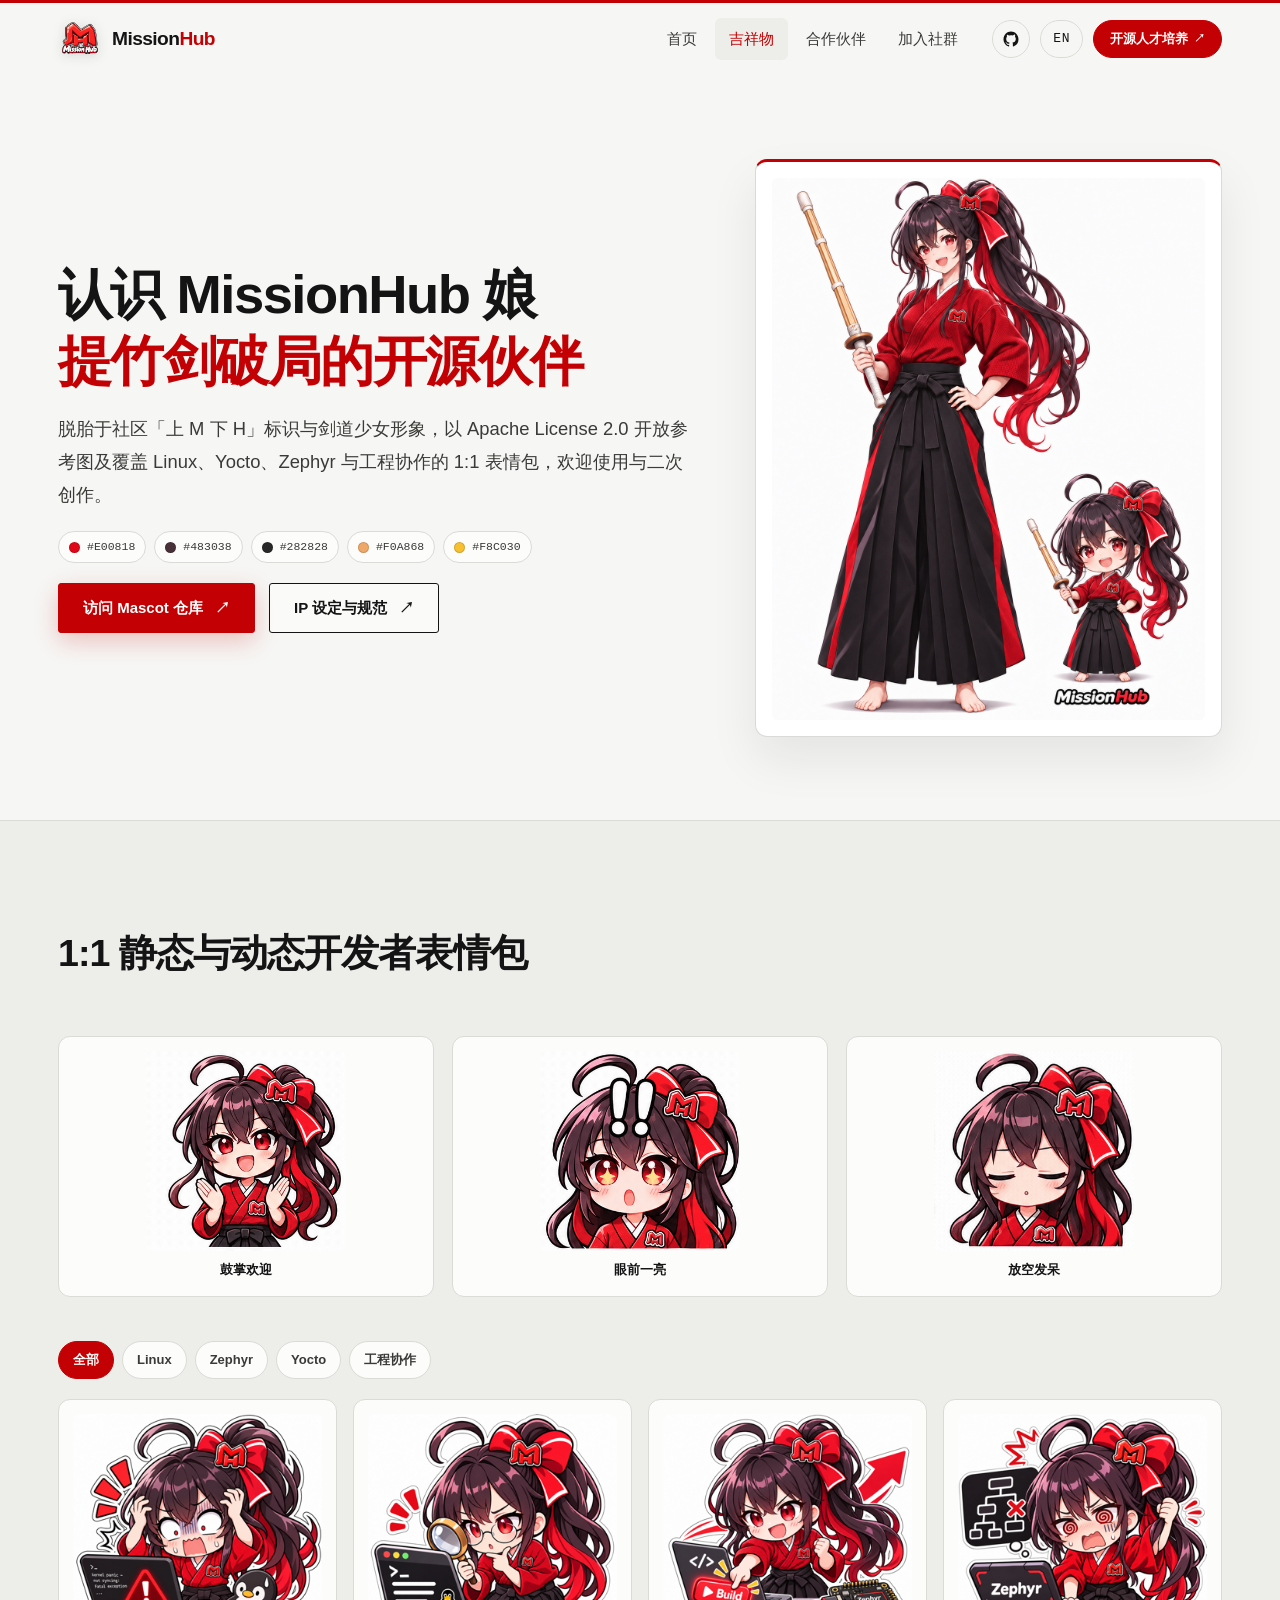
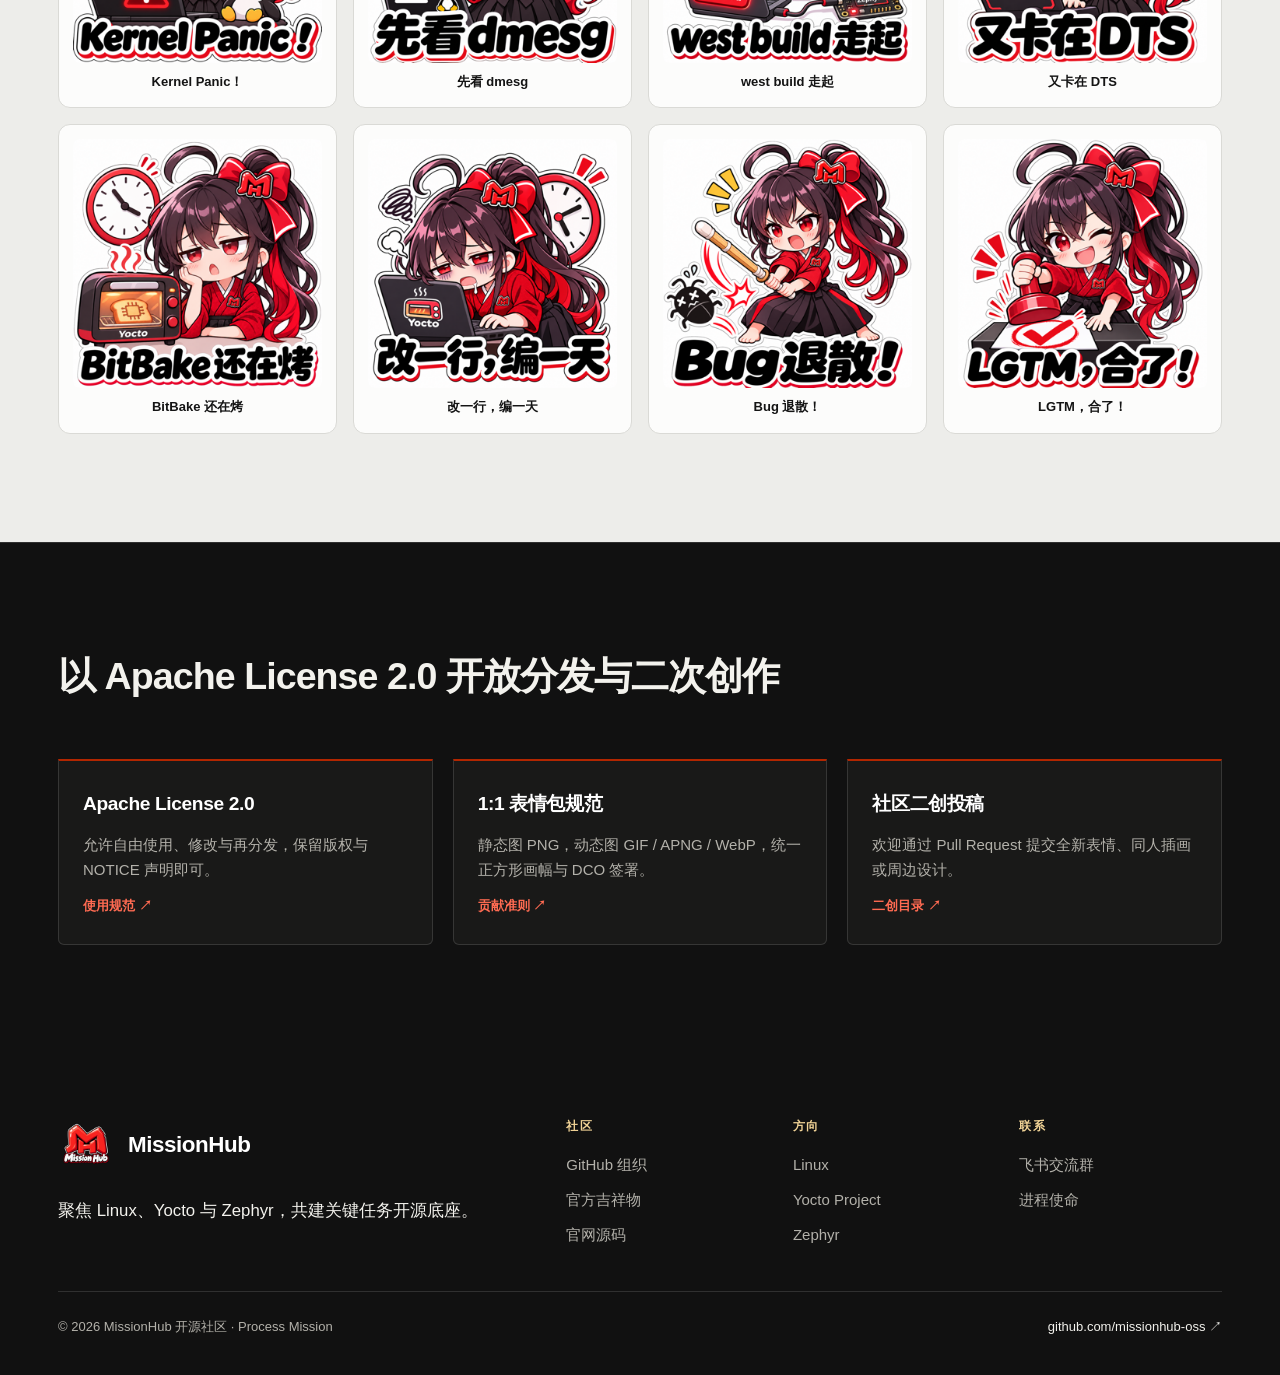
==== commit 8cb88b56: "pages: shorten Yocto Project to Yocto in footer tagline Update the footer tagline across the home pa" ====
--- a/mascot/index.html
+++ b/mascot/index.html
@@ -194,7 +194,7 @@
             <img src="../assets/missionhub-logo-web.png" width="52" height="52" alt="MissionHub">
             <span class="footer-brand-name">MissionHub</span>
           </a>
-          <p class="footer-tagline" data-i18n="footer.tagline">聚焦 Linux、Yocto Project 与 Zephyr，共建关键任务开源底座。</p>
+          <p class="footer-tagline" data-i18n="footer.tagline">聚焦 Linux、Yocto 与 Zephyr，共建关键任务开源底座。</p>
         </div>
 
         <div class="footer-cols">
